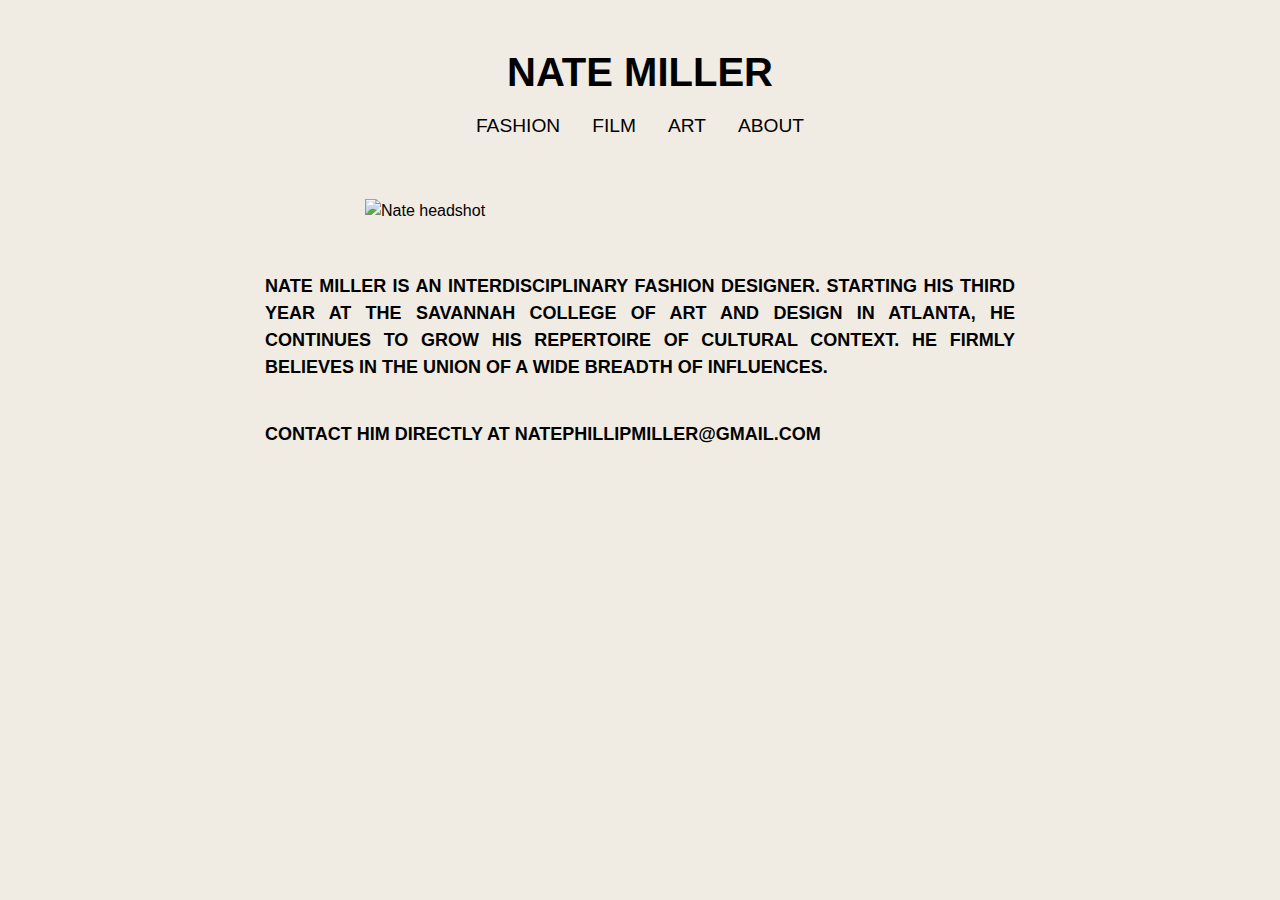
==== about.html @ bc88ab6c "Add files via upload" ====
<!doctype html>
<html lang = "en">
    <head>
        <!-- CSS Bootstrap -->
        <meta charset="utf-8">
        <meta name="viewport" content="width=device-width, initial-scale=1, shrink-to-fit=no">
        <link rel="stylesheet" href="https://cdn.jsdelivr.net/npm/bootstrap@4.0.0/dist/css/bootstrap.min.css" integrity="sha384-Gn5384xqQ1aoWXA+058RXPxPg6fy4IWvTNh0E263XmFcJlSAwiGgFAW/dAiS6JXm" crossorigin="anonymous">
        <link href="style.css" rel="stylesheet">
        <title>Nate Miller Portfolio</title>
    </head>

<body>

<!-- name as header -->
<section id="header">
    <div class="d-flex flex-column header-name">
        <a href="./index.html"><h1>NATE MILLER</h1></a>
    </div>
</section>

<!-- nav bar -->
<ul class="nav justify-content-center">
    <li class="nav-item">
        <a class="nav-link" href="./fashion.html">FASHION</a>
    </li>
    <li class="nav-item">
        <a class="nav-link" href="./film.html">FILM</a>
    </li>
    <li class="nav-item">
        <a class="nav-link" href="./art.html">ART</a>
    </li>
    <li class="nav-item">
        <a class="nav-link" href="./about.html">ABOUT</a>
    </li>
  </ul>

<!-- about image -->
<section>
    <div class="container-fluid">
        <div class="d-flex flex-column" style="margin: 4% 28%; align-self: center; justify-content: center;">
            <img src="About/Nate_Headshot.jpg" alt="Nate headshot" style="width: 100%; height: auto">
        </div>
    </div>
</section>

<!-- about text -->
<div class="container-fluid">
    <div class="about-text">
        <p>
            NATE MILLER IS AN INTERDISCIPLINARY FASHION DESIGNER. STARTING HIS 
            THIRD YEAR AT THE SAVANNAH COLLEGE OF ART AND DESIGN IN ATLANTA, 
            HE CONTINUES TO GROW HIS REPERTOIRE OF CULTURAL CONTEXT. 
            HE FIRMLY BELIEVES IN THE UNION OF A WIDE BREADTH OF INFLUENCES.
        </p>

        <br>

        <p> CONTACT HIM DIRECTLY AT NATEPHILLIPMILLER@GMAIL.COM</p>
</div>

<!-- jQuery, Popper.js, Bootstrap JS -->
<script src="https://code.jquery.com/jquery-3.2.1.slim.min.js" integrity="sha384-KJ3o2DKtIkvYIK3UENzmM7KCkRr/rE9/Qpg6aAZGJwFDMVNA/GpGFF93hXpG5KkN" crossorigin="anonymous"></script>
<script src="https://cdn.jsdelivr.net/npm/popper.js@1.12.9/dist/umd/popper.min.js" integrity="sha384-ApNbgh9B+Y1QKtv3Rn7W3mgPxhU9K/ScQsAP7hUibX39j7fakFPskvXusvfa0b4Q" crossorigin="anonymous"></script>
<script src="https://cdn.jsdelivr.net/npm/bootstrap@4.0.0/dist/js/bootstrap.min.js" integrity="sha384-JZR6Spejh4U02d8jOt6vLEHfe/JQGiRRSQQxSfFWpi1MquVdAyjUar5+76PVCmYl" crossorigin="anonymous"></script>

</body>
</html>
---- style.css ----
body {
      font-family: "Helvetica Neue", sans-serif;
      background-color: #F0ECE3;
      color: black;
  }

  h1, p {
      font-family: "Helvetica Neue", sans-serif;
      font-weight: 600;
      /* padding-top: 2rem; */
  }

  .nav {
    font-weight: 500;
  }

  a{
    color:black;
    /* text-decoration: underline */
  }
  a:hover{
    color:#999696;
    text-decoration: none;
  }

  @media only screen and (min-width:1050px) {
    /* For tablets: */
    p {
      font-size: large;
    }

    .nav {
      font-size: larger;
    }
  }
  @media only screen and (max-width:1050px) {
    /* For mobile phones: */
    /* .about-image {
      width: 100%; 
      height: auto;
    } */
  }

/* header */
.header-name {
  text-align: center;
  font-size: larger;
  margin-top: 3rem;
}

/* about page */
.about-image {
  width: 50%; 
  height: auto;
}

.about-text {
  /* padding-top: 2%; */
  padding-right: 20%;
  padding-left: 20%;
  text-align: justify;
  text-justify: inter-word;
  /* word-spacing: .1em; */
}

/* art page */
.gallery {
  display: grid;
  max-width: 100%;
  margin: 0 auto;
  grid-gap: 1rem;
  grid-template-columns: repeat(auto-fit, minmax(300px, 1fr));
  grid-auto-rows: minmax(150px, auto);
}

.gallery-item {
  max-width: 100%;
  border-radius: 5px;
  transition: all .3s;
}

.gallery-item:img {
  width: 100%;
  object-fit: cover;
}

/* fashion page */
.fashion-box {
  position: relative;
  width: 100%;
  overflow: hidden;
  padding-top: 56.25%; /* 16:9 Aspect Ratio */
}

.responsive-iframe-1 {
  position: absolute;
  top: 0;
  left: 0;
  bottom: 0;
  right: 0;
  width: 100%;
  height: 100%;
  border: none;
}
.responsive-iframe-2 {
  position: absolute;
  top: 50;
  left: 0;
  bottom: 0;
  right: 0;
  width: 100%;
  height: 100%;
  border: none;
}

.responsive-iframe-3 {
  position: absolute;
  top: 100;
  left: 0;
  bottom: 0;
  right: 0;
  width: 100%;
  height: 100%;
  border: none;
}

/* film page grid */
.film-box {
  margin-inline: 20%;
}
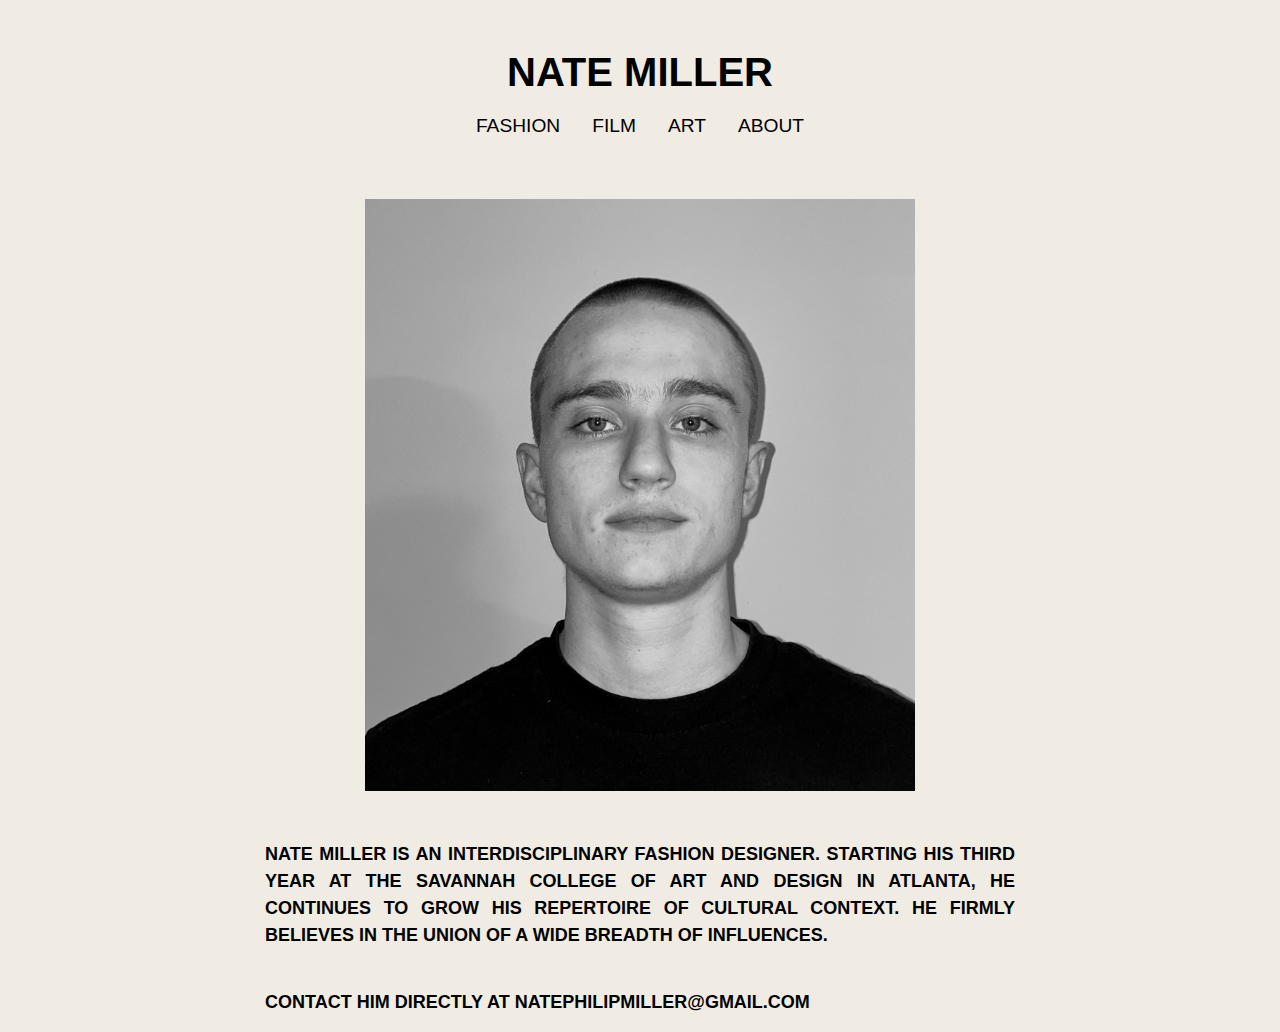
==== commit 7956a3cc: "Add files via upload" ====
--- a/about.html
+++ b/about.html
@@ -55,7 +55,7 @@
 
         <br>
 
-        <p> CONTACT HIM DIRECTLY AT NATEPHILLIPMILLER@GMAIL.COM</p>
+        <p> CONTACT HIM DIRECTLY AT NATEPHILIPMILLER@GMAIL.COM</p>
 </div>
 
 <!-- jQuery, Popper.js, Bootstrap JS -->
--- a/style.css
+++ b/style.css
@@ -92,6 +92,18 @@
   padding-top: 56.25%; /* 16:9 Aspect Ratio */
 }
 
+.next {
+  /* font-family: "Helvetica Neue", sans-serif; */
+  font: 1em sans-serif;
+  background-color: black;
+}
+
+.next:hover {
+  font: 1em sans-serif;
+  background-color: #999696;
+  border: #999696;
+}
+
 .responsive-iframe-1 {
   position: absolute;
   top: 0;
@@ -127,4 +139,21 @@
 /* film page grid */
 .film-box {
   margin-inline: 20%;
+  position: relative;
+  padding-bottom: 40%; /* 16:9 */
+  height: 0;
+}
+.film {
+  position: absolute;
+  top: 0;
+  left: 0;
+  width: 100%;
+  height: 100%;
+}
+
+.film-text {
+  margin-inline: 20%;
+  position: relative;
+  padding-bottom: 7%;
+  height: 0;
 }